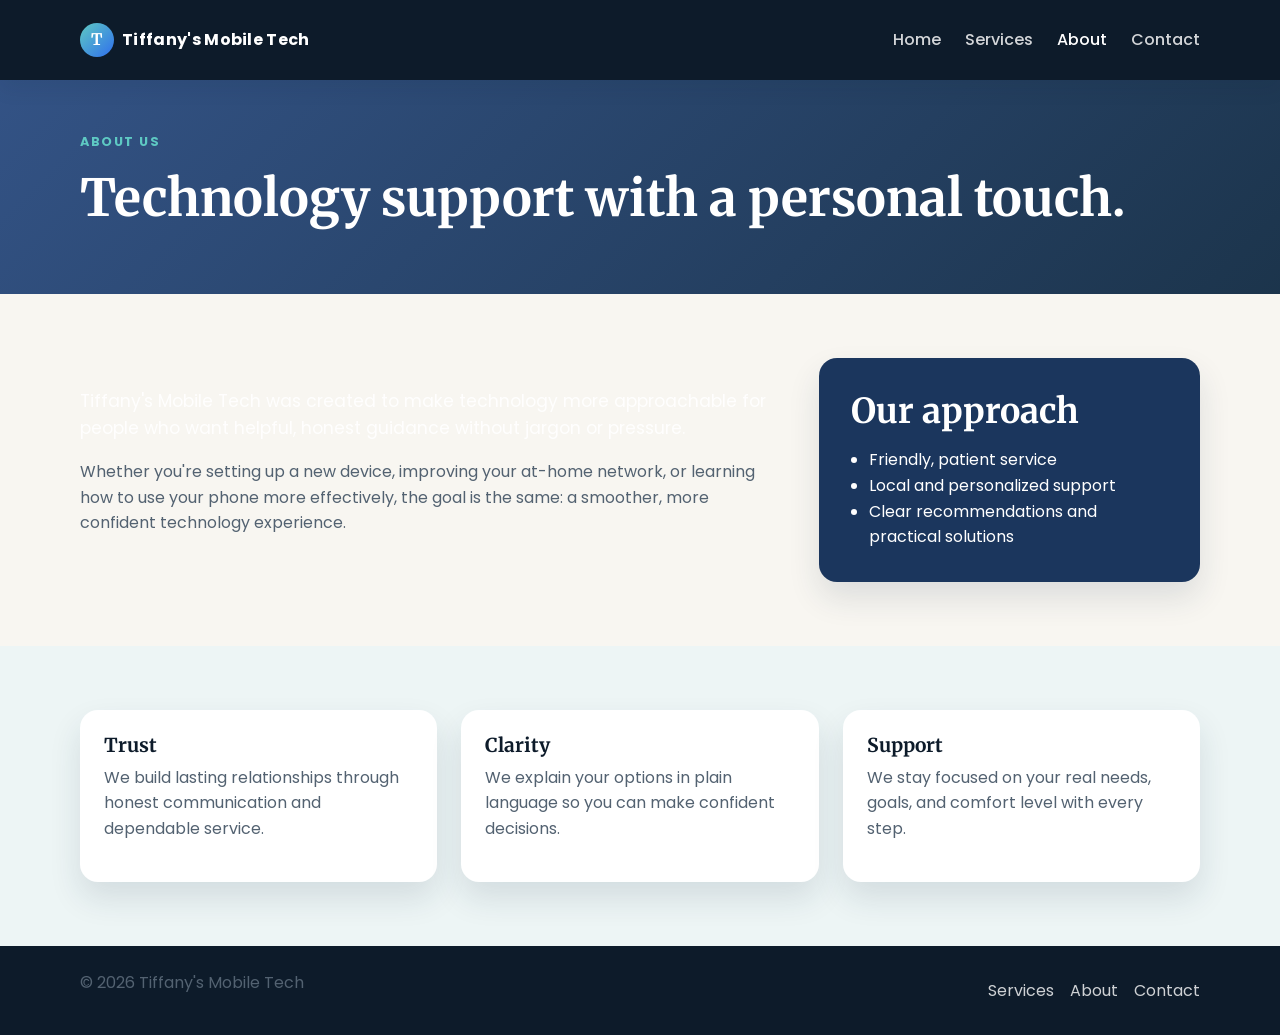
==== about.html @ 541e0eb8 "Add the static website files needed for GitHub Pages deployment" ====
<!DOCTYPE html>
<html lang="en">
  <head>
    <meta charset="UTF-8" />
    <meta name="viewport" content="width=device-width, initial-scale=1.0" />
    <meta name="description" content="Learn about Tiffany's Mobile Tech and the friendly, local support philosophy behind every service." />
    <title>Tiffany's Mobile Tech | About</title>
    <link rel="preconnect" href="https://fonts.googleapis.com" />
    <link rel="preconnect" href="https://fonts.gstatic.com" crossorigin />
    <link href="https://fonts.googleapis.com/css2?family=Merriweather:wght@400;700&family=Poppins:wght@400;500;600;700&display=swap" rel="stylesheet" />
    <link rel="stylesheet" href="styles.css" />
  </head>
  <body>
    <header class="site-header">
      <div class="container nav">
        <a class="brand" href="index.html" aria-label="Tiffany's Mobile Tech home">
          <span class="brand-mark">T</span>
          <span>Tiffany's Mobile Tech</span>
        </a>
        <nav class="site-nav" aria-label="Main navigation">
          <ul class="nav-list">
            <li><a href="index.html">Home</a></li>
            <li><a href="services.html">Services</a></li>
            <li><a class="active" href="about.html">About</a></li>
            <li><a href="contact.html">Contact</a></li>
          </ul>
        </nav>
      </div>
    </header>

    <main>
      <section class="page-hero small-hero">
        <div class="container">
          <p class="eyebrow">About us</p>
          <h1>Technology support with a personal touch.</h1>
        </div>
      </section>

      <section class="section">
        <div class="container split-layout">
          <div>
            <p class="lead-text">
              Tiffany's Mobile Tech was created to make technology more approachable for people who want helpful,
              honest guidance without jargon or pressure.
            </p>
            <p>
              Whether you're setting up a new device, improving your at-home network, or learning how to use your
              phone more effectively, the goal is the same: a smoother, more confident technology experience.
            </p>
          </div>
          <aside class="callout-box">
            <h2>Our approach</h2>
            <ul>
              <li>Friendly, patient service</li>
              <li>Local and personalized support</li>
              <li>Clear recommendations and practical solutions</li>
            </ul>
          </aside>
        </div>
      </section>

      <section class="section alt-bg">
        <div class="container values-grid">
          <div class="value-card">
            <h3>Trust</h3>
            <p>We build lasting relationships through honest communication and dependable service.</p>
          </div>
          <div class="value-card">
            <h3>Clarity</h3>
            <p>We explain your options in plain language so you can make confident decisions.</p>
          </div>
          <div class="value-card">
            <h3>Support</h3>
            <p>We stay focused on your real needs, goals, and comfort level with every step.</p>
          </div>
        </div>
      </section>
    </main>

    <footer class="site-footer">
      <div class="container footer-inner">
        <p>© 2026 Tiffany's Mobile Tech</p>
        <div class="footer-links">
          <a href="services.html">Services</a>
          <a href="about.html">About</a>
          <a href="contact.html">Contact</a>
        </div>
      </div>
    </footer>
  </body>
</html>
---- styles.css ----
:root {
  --midnight: #0d1b2a;
  --navy: #1b365d;
  --blue: #2f6fed;
  --teal: #5ec9c3;
  --mint: #dff8f3;
  --cream: #f8f6f1;
  --text: #1d2a39;
  --muted: #536271;
  --white: #ffffff;
  --shadow: 0 16px 32px rgba(28, 47, 72, 0.12);
  --radius: 18px;
  --space-8: 8px;
  --space-16: 16px;
  --space-24: 24px;
  --space-32: 32px;
  --space-40: 40px;
  --space-48: 48px;
  --space-64: 64px;
}

* { box-sizing: border-box; }
html { scroll-behavior: smooth; }
body {
  margin: 0;
  font-family: "Poppins", sans-serif;
  background: var(--cream);
  color: var(--text);
  line-height: 1.6;
}

a { color: inherit; text-decoration: none; }
img { max-width: 100%; display: block; }

p, ul, ol, li, input, select, textarea, button { font: inherit; }

h1, h2, h3, h4 {
  margin-top: 0;
  font-family: "Merriweather", serif;
  color: var(--midnight);
  line-height: 1.2;
}

h1 { font-size: clamp(2.3rem, 4vw, 4rem); margin-bottom: var(--space-16); }
h2 { font-size: clamp(1.8rem, 2.7vw, 2.7rem); margin-bottom: var(--space-16); }
h3 { font-size: 1.2rem; margin-bottom: var(--space-8); }
p { margin-top: 0; margin-bottom: var(--space-16); color: var(--muted); }

.container { width: min(1120px, calc(100% - 32px)); margin: 0 auto; }

.site-header {
  background: var(--midnight);
  color: var(--white);
  position: sticky;
  top: 0;
  z-index: 10;
  box-shadow: 0 8px 20px rgba(13, 27, 42, 0.08);
}

.nav {
  display: flex;
  align-items: center;
  justify-content: space-between;
  min-height: 80px;
  gap: var(--space-24);
}

.brand {
  display: inline-flex;
  align-items: center;
  gap: var(--space-8);
  font-weight: 700;
  letter-spacing: 0.02em;
}

.brand-mark {
  display: inline-flex;
  align-items: center;
  justify-content: center;
  width: 34px;
  height: 34px;
  border-radius: 50%;
  background: linear-gradient(135deg, var(--teal), var(--blue));
  color: var(--white);
  font-family: "Merriweather", serif;
  font-weight: 700;
}

.site-nav { display: flex; align-items: center; }
.nav-list {
  list-style: none;
  display: flex;
  align-items: center;
  gap: var(--space-24);
  margin: 0;
  padding: 0;
}
.nav-list a {
  color: rgba(255, 255, 255, 0.82);
  font-weight: 500;
  transition: color 0.2s ease;
}
.nav-list a:hover, .nav-list a.active { color: var(--white); }

.hero, .page-hero {
  background: linear-gradient(135deg, rgba(43, 76, 129, 0.96), rgba(16, 42, 67, 0.95));
  color: var(--white);
}
.hero { padding: var(--space-64) 0; }
.page-hero { padding: var(--space-48) 0; }
.small-hero h1 { color: var(--white); }

.hero-grid, .process-grid, .contact-layout, .split-layout { display: grid; gap: var(--space-32); }
.hero-grid { grid-template-columns: 1.2fr 0.8fr; align-items: center; }
.eyebrow {
  display: inline-block;
  margin-bottom: var(--space-16);
  font-size: 0.8rem;
  font-weight: 700;
  letter-spacing: 0.12em;
  text-transform: uppercase;
  color: var(--teal);
}
.hero .eyebrow, .page-hero .eyebrow { color: var(--teal); }
.lead, .lead-text { font-size: 1.08rem; color: rgba(255, 255, 255, 0.9); }

.button-row {
  display: flex;
  flex-wrap: wrap;
  gap: var(--space-16);
  margin-top: var(--space-24);
}
.button {
  display: inline-flex;
  align-items: center;
  justify-content: center;
  min-height: 48px;
  padding: 0 var(--space-24);
  border-radius: 999px;
  border: 2px solid transparent;
  font-weight: 600;
  transition: transform 0.2s ease, box-shadow 0.2s ease;
}
.button:hover { transform: translateY(-1px); }
.button.primary {
  background: linear-gradient(135deg, var(--teal), var(--blue));
  color: var(--white);
  box-shadow: var(--shadow);
}
.button.secondary {
  background: transparent;
  border-color: rgba(255, 255, 255, 0.6);
  color: var(--white);
}

.trust-list {
  display: flex;
  flex-wrap: wrap;
  gap: var(--space-16);
  list-style: none;
  padding: 0;
  margin: var(--space-24) 0 0;
  color: rgba(255, 255, 255, 0.9);
}
.trust-list li::before { content: "• "; color: var(--teal); }

.panel-card {
  background: rgba(255, 255, 255, 0.08);
  border: 1px solid rgba(255, 255, 255, 0.15);
  border-radius: var(--radius);
  padding: var(--space-32);
  box-shadow: var(--shadow);
}
.panel-label {
  color: var(--teal);
  font-weight: 700;
  letter-spacing: 0.08em;
  text-transform: uppercase;
  margin-bottom: var(--space-16);
}

.mini-stats {
  display: grid;
  grid-template-columns: repeat(2, minmax(0, 1fr));
  gap: var(--space-16);
  margin-top: var(--space-24);
}
.mini-stats strong, .stat-box strong {
  display: block;
  color: var(--white);
  font-size: clamp(1.5rem, 2vw, 2.2rem);
  margin-bottom: 4px;
}
.mini-stats span, .stat-box span { color: rgba(255, 255, 255, 0.8); font-size: 0.95rem; }

.section { padding: var(--space-64) 0; }
.alt-bg { background: #edf5f5; }
.section-heading {
  max-width: 700px;
  margin: 0 auto var(--space-32);
  text-align: center;
}
.left-align { margin-left: 0; text-align: left; }

.services-grid, .values-grid, .stats-grid, .pricing-grid { display: grid; gap: var(--space-24); }
.services-grid, .values-grid { grid-template-columns: repeat(3, minmax(0, 1fr)); }
.service-card, .value-card, .info-card, .pricing-card, .contact-card {
  background: var(--white);
  border-radius: var(--radius);
  padding: var(--space-24);
  box-shadow: var(--shadow);
}

.icon {
  width: 52px;
  height: 52px;
  border-radius: 16px;
  display: grid;
  place-items: center;
  background: linear-gradient(135deg, rgba(94, 201, 195, 0.2), rgba(47, 111, 237, 0.2));
  font-size: 1.8rem;
  margin-bottom: var(--space-16);
}

.stats-grid { grid-template-columns: repeat(3, minmax(0, 1fr)); }
.stat-box {
  background: linear-gradient(135deg, var(--navy), var(--midnight));
  border-radius: var(--radius);
  padding: var(--space-24);
  text-align: center;
  box-shadow: var(--shadow);
}

.process-grid { grid-template-columns: 0.9fr 1.1fr; align-items: start; }
.process-list { display: flex; flex-direction: column; gap: var(--space-16); }
.process-item {
  display: flex;
  align-items: flex-start;
  gap: var(--space-16);
  background: var(--white);
  padding: var(--space-24);
  border-radius: var(--radius);
  box-shadow: var(--shadow);
}
.process-item span {
  display: inline-flex;
  align-items: center;
  justify-content: center;
  width: 48px;
  height: 48px;
  border-radius: 50%;
  background: var(--mint);
  color: var(--navy);
  font-weight: 700;
}

.services-detail-grid { display: grid; grid-template-columns: repeat(2, minmax(0, 1fr)); gap: var(--space-24); }
.pricing-wrap { display: grid; gap: var(--space-24); }
.pricing-grid { grid-template-columns: repeat(2, minmax(0, 1fr)); }
.pricing-card .price {
  font-size: 2.2rem;
  color: var(--navy);
  font-weight: 700;
  margin: 0 0 var(--space-16);
}
.pricing-card ul { margin: 0; padding-left: 1.2rem; color: var(--muted); }
.featured {
  border: 2px solid var(--blue);
  background: linear-gradient(180deg, rgba(47, 111, 237, 0.06), rgba(94, 201, 195, 0.08));
}

.split-layout { grid-template-columns: 1.3fr 0.7fr; align-items: center; }
.callout-box {
  background: var(--navy);
  color: var(--white);
  border-radius: var(--radius);
  padding: var(--space-32);
  box-shadow: var(--shadow);
}
.callout-box h2, .callout-box li { color: var(--white); }
.callout-box ul { padding-left: 1.1rem; margin: 0; }

.contact-layout { grid-template-columns: 1.2fr 0.8fr; }
.contact-form { display: grid; gap: var(--space-16); }
.contact-form label {
  display: grid;
  gap: var(--space-8);
  font-weight: 600;
  color: var(--text);
}
.contact-form input, .contact-form select, .contact-form textarea {
  width: 100%;
  border: 1px solid #c7d2df;
  border-radius: 12px;
  padding: 0.9rem 1rem;
  background: #f9fafb;
  color: var(--text);
}
.contact-form input:focus, .contact-form select:focus, .contact-form textarea:focus {
  outline: 2px solid rgba(47, 111, 237, 0.3);
  border-color: var(--blue);
}
.contact-list {
  list-style: none;
  padding: 0;
  margin: 0;
  display: grid;
  gap: var(--space-16);
  color: var(--muted);
}

.site-footer {
  background: var(--midnight);
  color: rgba(255, 255, 255, 0.8);
  padding: var(--space-24) 0;
}
.footer-inner {
  display: flex;
  align-items: center;
  justify-content: space-between;
  gap: var(--space-16);
}
.footer-links { display: flex; align-items: center; gap: var(--space-16); }

@media (max-width: 767px) {
  .nav {
    flex-direction: column;
    justify-content: center;
    padding: var(--space-16) 0;
  }
  .nav-list {
    flex-wrap: wrap;
    justify-content: center;
    gap: var(--space-8) var(--space-16);
  }
  .hero-grid, .process-grid, .contact-layout, .split-layout, .services-detail-grid, .pricing-grid, .services-grid, .values-grid, .stats-grid { grid-template-columns: 1fr; }
  .section { padding: var(--space-48) 0; }
  .button-row { flex-direction: column; }
  .button { width: 100%; }
  .footer-inner { flex-direction: column; text-align: center; }
}

@media (min-width: 768px) and (max-width: 1199px) {
  .services-grid, .values-grid, .stats-grid { grid-template-columns: repeat(2, minmax(0, 1fr)); }
  .hero-grid, .process-grid, .contact-layout, .split-layout { grid-template-columns: 1fr; }
}

@media (min-width: 1200px) {
  .hero { padding-top: var(--space-64); padding-bottom: var(--space-64); }
}
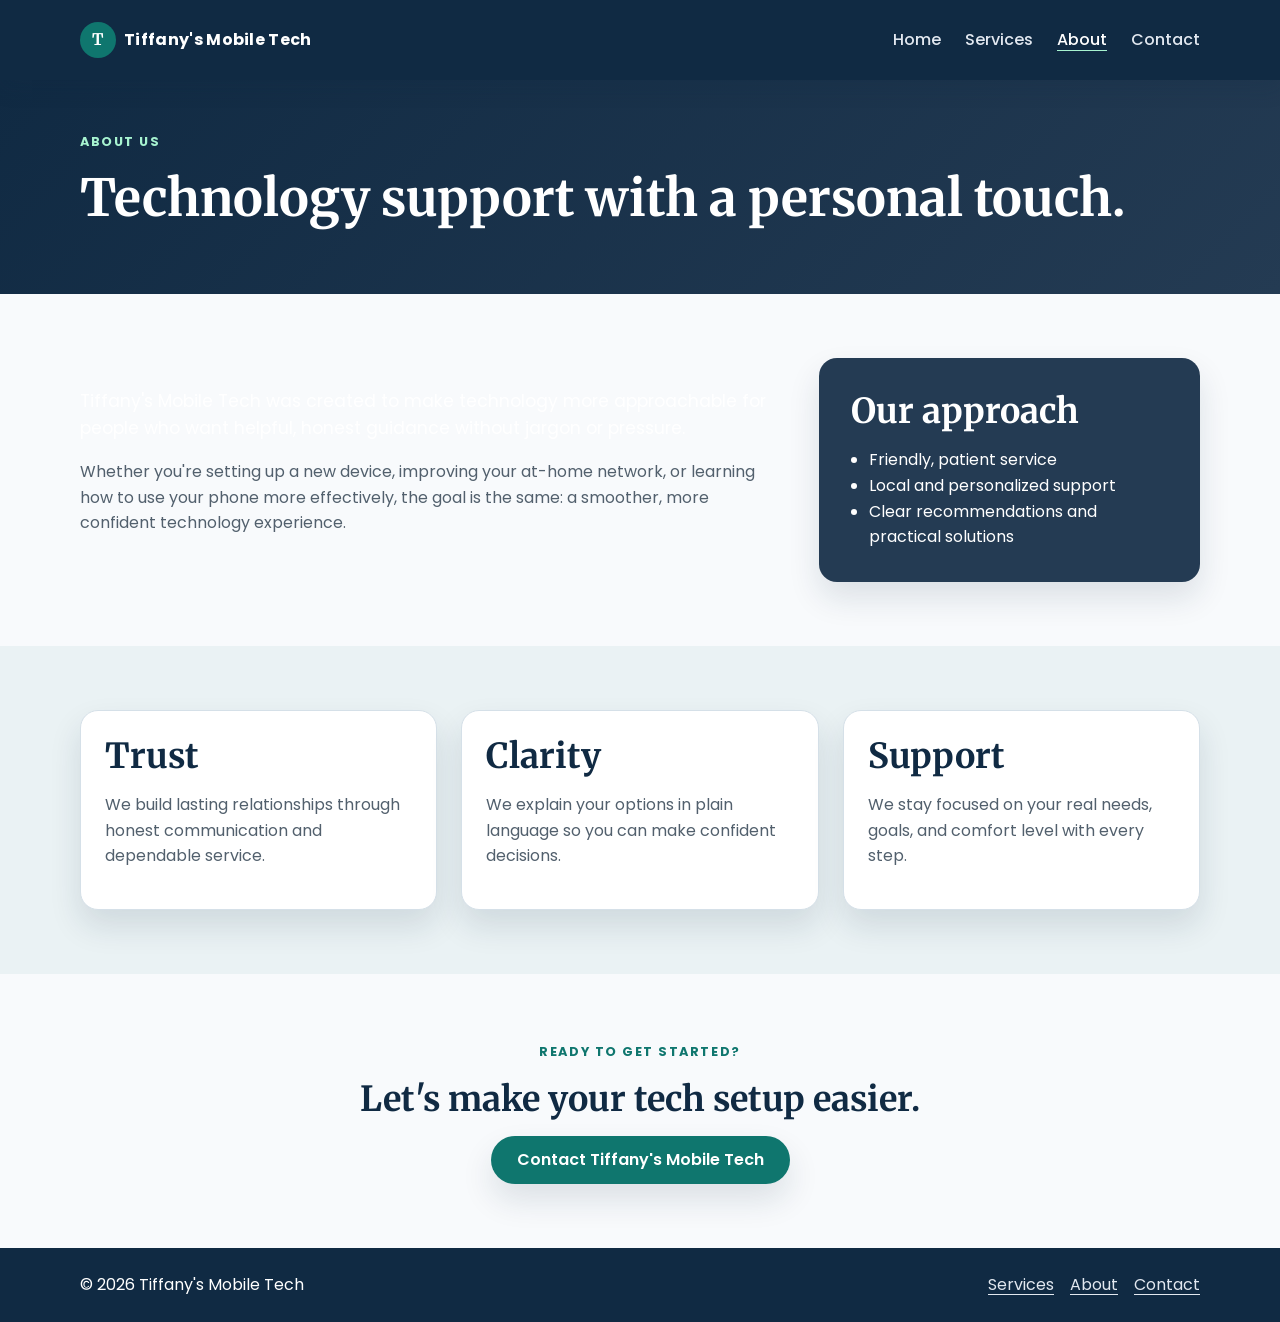
==== commit fff794cb: "Improve accessibility, contact form, and visual design across site" ====
--- a/about.html
+++ b/about.html
@@ -11,81 +11,26 @@
     <link rel="stylesheet" href="styles.css" />
   </head>
   <body>
-    <header class="site-header">
-      <div class="container nav">
-        <a class="brand" href="index.html" aria-label="Tiffany's Mobile Tech home">
-          <span class="brand-mark">T</span>
-          <span>Tiffany's Mobile Tech</span>
-        </a>
-        <nav class="site-nav" aria-label="Main navigation">
-          <ul class="nav-list">
-            <li><a href="index.html">Home</a></li>
-            <li><a href="services.html">Services</a></li>
-            <li><a class="active" href="about.html">About</a></li>
-            <li><a href="contact.html">Contact</a></li>
-          </ul>
-        </nav>
-      </div>
-    </header>
-
-    <main>
-      <section class="page-hero small-hero">
-        <div class="container">
-          <p class="eyebrow">About us</p>
-          <h1>Technology support with a personal touch.</h1>
-        </div>
-      </section>
-
-      <section class="section">
-        <div class="container split-layout">
-          <div>
-            <p class="lead-text">
-              Tiffany's Mobile Tech was created to make technology more approachable for people who want helpful,
-              honest guidance without jargon or pressure.
-            </p>
-            <p>
-              Whether you're setting up a new device, improving your at-home network, or learning how to use your
-              phone more effectively, the goal is the same: a smoother, more confident technology experience.
-            </p>
-          </div>
-          <aside class="callout-box">
-            <h2>Our approach</h2>
-            <ul>
-              <li>Friendly, patient service</li>
-              <li>Local and personalized support</li>
-              <li>Clear recommendations and practical solutions</li>
-            </ul>
-          </aside>
-        </div>
-      </section>
-
-      <section class="section alt-bg">
-        <div class="container values-grid">
-          <div class="value-card">
-            <h3>Trust</h3>
-            <p>We build lasting relationships through honest communication and dependable service.</p>
-          </div>
-          <div class="value-card">
-            <h3>Clarity</h3>
-            <p>We explain your options in plain language so you can make confident decisions.</p>
-          </div>
-          <div class="value-card">
-            <h3>Support</h3>
-            <p>We stay focused on your real needs, goals, and comfort level with every step.</p>
-          </div>
-        </div>
-      </section>
+    <a class="skip-link" href="#main-content">Skip to main content</a>
+    <header class="site-header"><div class="container nav">
+      <a class="brand" href="index.html"><span class="brand-mark" aria-hidden="true">T</span><span>Tiffany's Mobile Tech</span></a>
+      <nav class="site-nav" aria-label="Main navigation"><ul class="nav-list">
+        <li><a href="index.html">Home</a></li><li><a href="services.html">Services</a></li><li><a class="active" href="about.html" aria-current="page">About</a></li><li><a href="contact.html">Contact</a></li>
+      </ul></nav>
+    </div></header>
+    <main id="main-content">
+      <section class="page-hero small-hero"><div class="container"><p class="eyebrow">About us</p><h1>Technology support with a personal touch.</h1></div></section>
+      <section class="section"><div class="container split-layout">
+        <div><p class="lead-text">Tiffany's Mobile Tech was created to make technology more approachable for people who want helpful, honest guidance without jargon or pressure.</p><p>Whether you're setting up a new device, improving your at-home network, or learning how to use your phone more effectively, the goal is the same: a smoother, more confident technology experience.</p></div>
+        <aside class="callout-box"><h2>Our approach</h2><ul><li>Friendly, patient service</li><li>Local and personalized support</li><li>Clear recommendations and practical solutions</li></ul></aside>
+      </div></section>
+      <section class="section alt-bg" aria-label="Our values"><div class="container values-grid">
+        <article class="value-card"><h2>Trust</h2><p>We build lasting relationships through honest communication and dependable service.</p></article>
+        <article class="value-card"><h2>Clarity</h2><p>We explain your options in plain language so you can make confident decisions.</p></article>
+        <article class="value-card"><h2>Support</h2><p>We stay focused on your real needs, goals, and comfort level with every step.</p></article>
+      </div></section>
+      <section class="section"><div class="container contact-invitation"><p class="eyebrow">Ready to get started?</p><h2>Let's make your tech setup easier.</h2><a class="button primary" href="contact.html">Contact Tiffany's Mobile Tech</a></div></section>
     </main>
-
-    <footer class="site-footer">
-      <div class="container footer-inner">
-        <p>© 2026 Tiffany's Mobile Tech</p>
-        <div class="footer-links">
-          <a href="services.html">Services</a>
-          <a href="about.html">About</a>
-          <a href="contact.html">Contact</a>
-        </div>
-      </div>
-    </footer>
+    <footer class="site-footer"><div class="container footer-inner"><p>© 2026 Tiffany's Mobile Tech</p><nav aria-label="Footer navigation"><div class="footer-links"><a href="services.html">Services</a><a href="about.html">About</a><a href="contact.html">Contact</a></div></nav></div></footer>
   </body>
 </html>
--- a/styles.css
+++ b/styles.css
@@ -1,20 +1,22 @@
 :root {
-  --midnight: #0d1b2a;
-  --navy: #1b365d;
-  --blue: #2f6fed;
-  --teal: #5ec9c3;
-  --mint: #dff8f3;
-  --cream: #f8f6f1;
-  --text: #1d2a39;
-  --muted: #536271;
+  color-scheme: light;
+  --midnight: #102a43;
+  --navy: #243b53;
+  --blue: #1d4ed8;
+  --teal: #0f766e;
+  --mint: #a7f3d0;
+  --page: #f8fafc;
+  --soft: #eaf2f4;
+  --text: #243b53;
+  --muted: #52606d;
   --white: #ffffff;
-  --shadow: 0 16px 32px rgba(28, 47, 72, 0.12);
+  --error: #b42318;
+  --shadow: 0 16px 32px rgba(16, 42, 67, 0.12);
   --radius: 18px;
   --space-8: 8px;
   --space-16: 16px;
   --space-24: 24px;
   --space-32: 32px;
-  --space-40: 40px;
   --space-48: 48px;
   --space-64: 64px;
 }
@@ -24,327 +26,114 @@
 body {
   margin: 0;
   font-family: "Poppins", sans-serif;
-  background: var(--cream);
+  background: var(--page);
   color: var(--text);
   line-height: 1.6;
 }
-
-a { color: inherit; text-decoration: none; }
+a { color: var(--blue); text-underline-offset: 0.2em; }
+a:hover { text-decoration-thickness: 2px; }
 img { max-width: 100%; display: block; }
-
 p, ul, ol, li, input, select, textarea, button { font: inherit; }
-
-h1, h2, h3, h4 {
-  margin-top: 0;
-  font-family: "Merriweather", serif;
-  color: var(--midnight);
-  line-height: 1.2;
-}
-
+:focus-visible { outline: 3px solid var(--blue); outline-offset: 3px; }
+.skip-link { position: absolute; z-index: 20; top: 8px; left: 8px; padding: 10px 14px; transform: translateY(-150%); background: var(--white); color: var(--midnight); border-radius: 6px; }
+.skip-link:focus { transform: translateY(0); }
+h1, h2, h3, h4 { margin-top: 0; font-family: "Merriweather", serif; color: var(--midnight); line-height: 1.2; }
 h1 { font-size: clamp(2.3rem, 4vw, 4rem); margin-bottom: var(--space-16); }
-h2 { font-size: clamp(1.8rem, 2.7vw, 2.7rem); margin-bottom: var(--space-16); }
+h2 { font-size: clamp(1.7rem, 2.7vw, 2.5rem); margin-bottom: var(--space-16); }
 h3 { font-size: 1.2rem; margin-bottom: var(--space-8); }
 p { margin-top: 0; margin-bottom: var(--space-16); color: var(--muted); }
-
 .container { width: min(1120px, calc(100% - 32px)); margin: 0 auto; }
-
-.site-header {
-  background: var(--midnight);
-  color: var(--white);
-  position: sticky;
-  top: 0;
-  z-index: 10;
-  box-shadow: 0 8px 20px rgba(13, 27, 42, 0.08);
-}
-
-.nav {
-  display: flex;
-  align-items: center;
-  justify-content: space-between;
-  min-height: 80px;
-  gap: var(--space-24);
-}
-
-.brand {
-  display: inline-flex;
-  align-items: center;
-  gap: var(--space-8);
-  font-weight: 700;
-  letter-spacing: 0.02em;
-}
-
-.brand-mark {
-  display: inline-flex;
-  align-items: center;
-  justify-content: center;
-  width: 34px;
-  height: 34px;
-  border-radius: 50%;
-  background: linear-gradient(135deg, var(--teal), var(--blue));
-  color: var(--white);
-  font-family: "Merriweather", serif;
-  font-weight: 700;
-}
-
+.site-header { background: var(--midnight); color: var(--white); position: sticky; top: 0; z-index: 10; box-shadow: 0 8px 20px rgba(16, 42, 67, 0.16); }
+.nav { display: flex; align-items: center; justify-content: space-between; min-height: 80px; gap: var(--space-24); }
+.brand { display: inline-flex; align-items: center; gap: var(--space-8); color: var(--white); font-weight: 700; letter-spacing: 0.02em; text-decoration: none; }
+.brand-mark { display: inline-flex; align-items: center; justify-content: center; width: 36px; height: 36px; border-radius: 50%; background: var(--teal); color: var(--white); font-family: "Merriweather", serif; }
 .site-nav { display: flex; align-items: center; }
-.nav-list {
-  list-style: none;
-  display: flex;
-  align-items: center;
-  gap: var(--space-24);
-  margin: 0;
-  padding: 0;
-}
-.nav-list a {
-  color: rgba(255, 255, 255, 0.82);
-  font-weight: 500;
-  transition: color 0.2s ease;
-}
-.nav-list a:hover, .nav-list a.active { color: var(--white); }
-
-.hero, .page-hero {
-  background: linear-gradient(135deg, rgba(43, 76, 129, 0.96), rgba(16, 42, 67, 0.95));
-  color: var(--white);
-}
+.nav-list { list-style: none; display: flex; align-items: center; gap: var(--space-24); margin: 0; padding: 0; }
+.nav-list a { color: #e2e8f0; font-weight: 500; text-decoration: underline; text-decoration-color: transparent; text-underline-offset: 0.3em; }
+.nav-list a:hover, .nav-list a.active { color: var(--white); text-decoration-color: var(--mint); }
+.hero, .page-hero { background: linear-gradient(135deg, var(--midnight), var(--navy)); color: var(--white); }
+.hero h1, .hero-panel h2, .page-hero h1 { color: var(--white); }
 .hero { padding: var(--space-64) 0; }
 .page-hero { padding: var(--space-48) 0; }
-.small-hero h1 { color: var(--white); }
-
-.hero-grid, .process-grid, .contact-layout, .split-layout { display: grid; gap: var(--space-32); }
+.hero-grid, .process-grid, .contact-layout, .split-layout { display: grid; gap: var(--space-32); min-width: 0; }
 .hero-grid { grid-template-columns: 1.2fr 0.8fr; align-items: center; }
-.eyebrow {
-  display: inline-block;
-  margin-bottom: var(--space-16);
-  font-size: 0.8rem;
-  font-weight: 700;
-  letter-spacing: 0.12em;
-  text-transform: uppercase;
-  color: var(--teal);
-}
-.hero .eyebrow, .page-hero .eyebrow { color: var(--teal); }
-.lead, .lead-text { font-size: 1.08rem; color: rgba(255, 255, 255, 0.9); }
-
-.button-row {
-  display: flex;
-  flex-wrap: wrap;
-  gap: var(--space-16);
-  margin-top: var(--space-24);
-}
-.button {
-  display: inline-flex;
-  align-items: center;
-  justify-content: center;
-  min-height: 48px;
-  padding: 0 var(--space-24);
-  border-radius: 999px;
-  border: 2px solid transparent;
-  font-weight: 600;
-  transition: transform 0.2s ease, box-shadow 0.2s ease;
-}
-.button:hover { transform: translateY(-1px); }
-.button.primary {
-  background: linear-gradient(135deg, var(--teal), var(--blue));
-  color: var(--white);
-  box-shadow: var(--shadow);
-}
-.button.secondary {
-  background: transparent;
-  border-color: rgba(255, 255, 255, 0.6);
-  color: var(--white);
-}
-
-.trust-list {
-  display: flex;
-  flex-wrap: wrap;
-  gap: var(--space-16);
-  list-style: none;
-  padding: 0;
-  margin: var(--space-24) 0 0;
-  color: rgba(255, 255, 255, 0.9);
-}
-.trust-list li::before { content: "• "; color: var(--teal); }
-
-.panel-card {
-  background: rgba(255, 255, 255, 0.08);
-  border: 1px solid rgba(255, 255, 255, 0.15);
-  border-radius: var(--radius);
-  padding: var(--space-32);
-  box-shadow: var(--shadow);
-}
-.panel-label {
-  color: var(--teal);
-  font-weight: 700;
-  letter-spacing: 0.08em;
-  text-transform: uppercase;
-  margin-bottom: var(--space-16);
-}
-
-.mini-stats {
-  display: grid;
-  grid-template-columns: repeat(2, minmax(0, 1fr));
-  gap: var(--space-16);
-  margin-top: var(--space-24);
-}
-.mini-stats strong, .stat-box strong {
-  display: block;
-  color: var(--white);
-  font-size: clamp(1.5rem, 2vw, 2.2rem);
-  margin-bottom: 4px;
-}
-.mini-stats span, .stat-box span { color: rgba(255, 255, 255, 0.8); font-size: 0.95rem; }
-
+.eyebrow { display: inline-block; margin-bottom: var(--space-16); font-size: 0.8rem; font-weight: 700; letter-spacing: 0.12em; text-transform: uppercase; color: var(--teal); }
+.hero .eyebrow, .page-hero .eyebrow { color: var(--mint); }
+.lead, .lead-text { font-size: 1.08rem; color: #ffffff; }
+.hero-content > p:not(.eyebrow) { color: #ffffff; }
+.button-row { display: flex; flex-wrap: wrap; gap: var(--space-16); margin-top: var(--space-24); }
+.button { display: inline-flex; align-items: center; justify-content: center; min-height: 48px; padding: 0 var(--space-24); border-radius: 999px; border: 2px solid transparent; font-weight: 600; text-decoration: none; cursor: pointer; }
+.button:hover { text-decoration: underline; text-underline-offset: 0.2em; }
+.button.primary { background: var(--teal); color: var(--white); box-shadow: var(--shadow); }
+.button.secondary { background: transparent; border-color: #ffffff; color: var(--white); }
+.trust-list { display: flex; flex-wrap: wrap; gap: var(--space-16); list-style: none; padding: 0; margin: var(--space-24) 0 0; color: var(--white); }
+.trust-list li::before { content: "• "; color: var(--mint); }
+.panel-card { background: var(--navy); border: 1px solid #718096; border-radius: var(--radius); padding: var(--space-32); box-shadow: var(--shadow); }
+.panel-label { color: var(--mint); font-weight: 700; letter-spacing: 0.08em; text-transform: uppercase; margin-bottom: var(--space-16); }
+.mini-stats { display: grid; grid-template-columns: repeat(2, minmax(0, 1fr)); gap: var(--space-16); margin-top: var(--space-24); }
+.mini-stats strong, .stat-box strong { display: block; color: var(--white); font-size: clamp(1.5rem, 2vw, 2.2rem); margin-bottom: 4px; }
+.mini-stats span, .stat-box span { color: var(--white); font-size: 0.95rem; }
 .section { padding: var(--space-64) 0; }
-.alt-bg { background: #edf5f5; }
-.section-heading {
-  max-width: 700px;
-  margin: 0 auto var(--space-32);
-  text-align: center;
-}
+.alt-bg { background: var(--soft); }
+.section-heading { max-width: 700px; margin: 0 auto var(--space-32); text-align: center; }
 .left-align { margin-left: 0; text-align: left; }
-
 .services-grid, .values-grid, .stats-grid, .pricing-grid { display: grid; gap: var(--space-24); }
 .services-grid, .values-grid { grid-template-columns: repeat(3, minmax(0, 1fr)); }
-.service-card, .value-card, .info-card, .pricing-card, .contact-card {
-  background: var(--white);
-  border-radius: var(--radius);
-  padding: var(--space-24);
-  box-shadow: var(--shadow);
-}
-
-.icon {
-  width: 52px;
-  height: 52px;
-  border-radius: 16px;
-  display: grid;
-  place-items: center;
-  background: linear-gradient(135deg, rgba(94, 201, 195, 0.2), rgba(47, 111, 237, 0.2));
-  font-size: 1.8rem;
-  margin-bottom: var(--space-16);
-}
-
+.service-card, .value-card, .info-card, .pricing-card, .contact-card { background: var(--white); border: 1px solid #d5e0e8; border-radius: var(--radius); padding: var(--space-24); box-shadow: var(--shadow); }
+.icon { width: 52px; height: 52px; border-radius: 16px; display: grid; place-items: center; background: var(--soft); font-size: 1.8rem; margin-bottom: var(--space-16); }
 .stats-grid { grid-template-columns: repeat(3, minmax(0, 1fr)); }
-.stat-box {
-  background: linear-gradient(135deg, var(--navy), var(--midnight));
-  border-radius: var(--radius);
-  padding: var(--space-24);
-  text-align: center;
-  box-shadow: var(--shadow);
-}
-
+.stat-box { background: var(--navy); border-radius: var(--radius); padding: var(--space-24); text-align: center; box-shadow: var(--shadow); }
 .process-grid { grid-template-columns: 0.9fr 1.1fr; align-items: start; }
-.process-list { display: flex; flex-direction: column; gap: var(--space-16); }
-.process-item {
-  display: flex;
-  align-items: flex-start;
-  gap: var(--space-16);
-  background: var(--white);
-  padding: var(--space-24);
-  border-radius: var(--radius);
-  box-shadow: var(--shadow);
-}
-.process-item span {
-  display: inline-flex;
-  align-items: center;
-  justify-content: center;
-  width: 48px;
-  height: 48px;
-  border-radius: 50%;
-  background: var(--mint);
-  color: var(--navy);
-  font-weight: 700;
-}
-
+.process-list { display: flex; flex-direction: column; gap: var(--space-16); padding-left: 0; list-style: none; }
+.process-item { display: flex; align-items: flex-start; gap: var(--space-16); background: var(--white); padding: var(--space-24); border: 1px solid #d5e0e8; border-radius: var(--radius); box-shadow: var(--shadow); }
+.process-item > span { flex: 0 0 48px; display: inline-flex; align-items: center; justify-content: center; width: 48px; height: 48px; border-radius: 50%; background: var(--mint); color: var(--midnight); font-weight: 700; }
 .services-detail-grid { display: grid; grid-template-columns: repeat(2, minmax(0, 1fr)); gap: var(--space-24); }
 .pricing-wrap { display: grid; gap: var(--space-24); }
 .pricing-grid { grid-template-columns: repeat(2, minmax(0, 1fr)); }
-.pricing-card .price {
-  font-size: 2.2rem;
-  color: var(--navy);
-  font-weight: 700;
-  margin: 0 0 var(--space-16);
-}
+.pricing-card .price { font-size: 2.2rem; color: var(--navy); font-weight: 700; margin: 0 0 var(--space-16); }
 .pricing-card ul { margin: 0; padding-left: 1.2rem; color: var(--muted); }
-.featured {
-  border: 2px solid var(--blue);
-  background: linear-gradient(180deg, rgba(47, 111, 237, 0.06), rgba(94, 201, 195, 0.08));
-}
-
+.featured { border: 3px solid var(--teal); }
 .split-layout { grid-template-columns: 1.3fr 0.7fr; align-items: center; }
-.callout-box {
-  background: var(--navy);
-  color: var(--white);
-  border-radius: var(--radius);
-  padding: var(--space-32);
-  box-shadow: var(--shadow);
-}
+.callout-box { background: var(--navy); color: var(--white); border-radius: var(--radius); padding: var(--space-32); box-shadow: var(--shadow); }
 .callout-box h2, .callout-box li { color: var(--white); }
 .callout-box ul { padding-left: 1.1rem; margin: 0; }
-
-.contact-layout { grid-template-columns: 1.2fr 0.8fr; }
-.contact-form { display: grid; gap: var(--space-16); }
-.contact-form label {
-  display: grid;
-  gap: var(--space-8);
-  font-weight: 600;
-  color: var(--text);
-}
-.contact-form input, .contact-form select, .contact-form textarea {
-  width: 100%;
-  border: 1px solid #c7d2df;
-  border-radius: 12px;
-  padding: 0.9rem 1rem;
-  background: #f9fafb;
-  color: var(--text);
-}
-.contact-form input:focus, .contact-form select:focus, .contact-form textarea:focus {
-  outline: 2px solid rgba(47, 111, 237, 0.3);
-  border-color: var(--blue);
-}
-.contact-list {
-  list-style: none;
-  padding: 0;
-  margin: 0;
-  display: grid;
-  gap: var(--space-16);
-  color: var(--muted);
-}
-
-.site-footer {
-  background: var(--midnight);
-  color: rgba(255, 255, 255, 0.8);
-  padding: var(--space-24) 0;
-}
-.footer-inner {
-  display: flex;
-  align-items: center;
-  justify-content: space-between;
-  gap: var(--space-16);
-}
+.contact-layout { grid-template-columns: 1.2fr 0.8fr; align-items: start; }
+.contact-form { display: grid; gap: var(--space-16); margin-top: var(--space-24); }
+.field { display: grid; gap: var(--space-8); }
+.contact-form label, .choice-group legend { font-weight: 600; color: var(--text); }
+.contact-form label span, .choice-group legend span { color: var(--muted); font-weight: 400; }
+.contact-form input:not([type="radio"]), .contact-form textarea { width: 100%; border: 1px solid #718096; border-radius: 10px; padding: 0.85rem 1rem; background: var(--white); color: var(--text); }
+.contact-form input::placeholder, .contact-form textarea::placeholder { color: var(--muted); }
+.contact-form input:focus-visible, .contact-form textarea:focus-visible, .contact-form input[type="radio"]:focus-visible { outline: 3px solid var(--blue); outline-offset: 2px; }
+.choice-group { display: grid; gap: var(--space-8); margin: 0; padding: var(--space-16); border: 1px solid #718096; border-radius: 10px; }
+.choice { display: flex; align-items: center; gap: var(--space-8); }
+.choice input { width: 1.1rem; height: 1.1rem; accent-color: var(--teal); }
+[aria-invalid="true"] { border-color: var(--error) !important; }
+.choice-group[aria-invalid="true"] { border: 2px solid var(--error); }
+.field-error { color: var(--error); font-weight: 600; }
+.form-status { min-height: 1.6em; color: var(--navy); font-weight: 600; }
+.contact-list { list-style: none; padding: 0; margin: 0; display: grid; gap: var(--space-16); color: var(--muted); }
+.contact-list li { overflow-wrap: anywhere; }
+.contact-list a { color: var(--blue); }
+.contact-invitation { text-align: center; }
+.site-footer { background: var(--midnight); color: var(--white); padding: var(--space-24) 0; }
+.footer-inner { display: flex; align-items: center; justify-content: space-between; gap: var(--space-16); }
+.footer-inner p { margin: 0; color: var(--white); }
 .footer-links { display: flex; align-items: center; gap: var(--space-16); }
+.footer-links a { color: #e2e8f0; text-decoration: underline; text-underline-offset: 0.25em; }
+.footer-links a:hover { color: var(--white); }
 
 @media (max-width: 767px) {
-  .nav {
-    flex-direction: column;
-    justify-content: center;
-    padding: var(--space-16) 0;
-  }
-  .nav-list {
-    flex-wrap: wrap;
-    justify-content: center;
-    gap: var(--space-8) var(--space-16);
-  }
+  .nav { flex-direction: column; justify-content: center; padding: var(--space-16) 0; }
+  .nav-list { flex-wrap: wrap; justify-content: center; gap: var(--space-8) var(--space-16); }
   .hero-grid, .process-grid, .contact-layout, .split-layout, .services-detail-grid, .pricing-grid, .services-grid, .values-grid, .stats-grid { grid-template-columns: 1fr; }
   .section { padding: var(--space-48) 0; }
   .button-row { flex-direction: column; }
   .button { width: 100%; }
   .footer-inner { flex-direction: column; text-align: center; }
 }
-
 @media (min-width: 768px) and (max-width: 1199px) {
   .services-grid, .values-grid, .stats-grid { grid-template-columns: repeat(2, minmax(0, 1fr)); }
   .hero-grid, .process-grid, .contact-layout, .split-layout { grid-template-columns: 1fr; }
 }
-
-@media (min-width: 1200px) {
-  .hero { padding-top: var(--space-64); padding-bottom: var(--space-64); }
-}
+@media (prefers-reduced-motion: reduce) { *, *::before, *::after { scroll-behavior: auto !important; } }
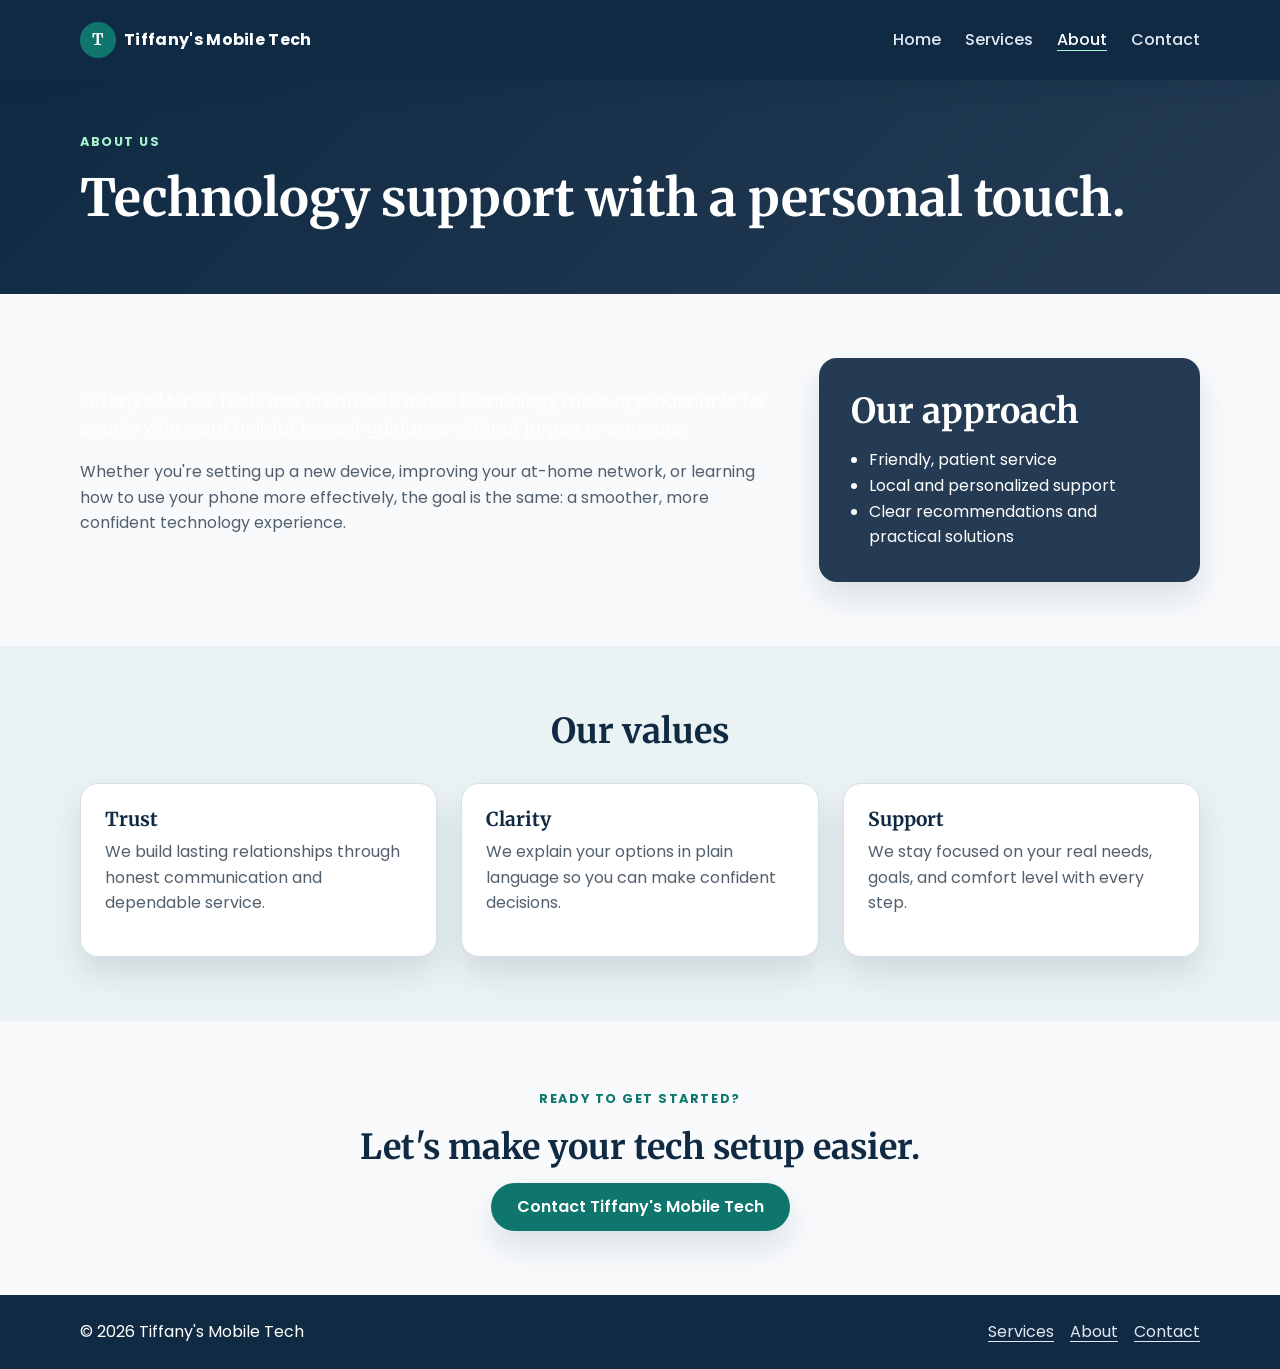
==== commit 3c7a8fa5: "Resolve WAVE form-label and heading-order findings" ====
--- a/about.html
+++ b/about.html
@@ -24,10 +24,13 @@
         <div><p class="lead-text">Tiffany's Mobile Tech was created to make technology more approachable for people who want helpful, honest guidance without jargon or pressure.</p><p>Whether you're setting up a new device, improving your at-home network, or learning how to use your phone more effectively, the goal is the same: a smoother, more confident technology experience.</p></div>
         <aside class="callout-box"><h2>Our approach</h2><ul><li>Friendly, patient service</li><li>Local and personalized support</li><li>Clear recommendations and practical solutions</li></ul></aside>
       </div></section>
-      <section class="section alt-bg" aria-label="Our values"><div class="container values-grid">
-        <article class="value-card"><h2>Trust</h2><p>We build lasting relationships through honest communication and dependable service.</p></article>
-        <article class="value-card"><h2>Clarity</h2><p>We explain your options in plain language so you can make confident decisions.</p></article>
-        <article class="value-card"><h2>Support</h2><p>We stay focused on your real needs, goals, and comfort level with every step.</p></article>
+      <section class="section alt-bg" aria-labelledby="values-heading"><div class="container">
+        <div class="section-heading"><h2 id="values-heading">Our values</h2></div>
+        <div class="values-grid">
+          <article class="value-card"><h3>Trust</h3><p>We build lasting relationships through honest communication and dependable service.</p></article>
+          <article class="value-card"><h3>Clarity</h3><p>We explain your options in plain language so you can make confident decisions.</p></article>
+          <article class="value-card"><h3>Support</h3><p>We stay focused on your real needs, goals, and comfort level with every step.</p></article>
+        </div>
       </div></section>
       <section class="section"><div class="container contact-invitation"><p class="eyebrow">Ready to get started?</p><h2>Let's make your tech setup easier.</h2><a class="button primary" href="contact.html">Contact Tiffany's Mobile Tech</a></div></section>
     </main>
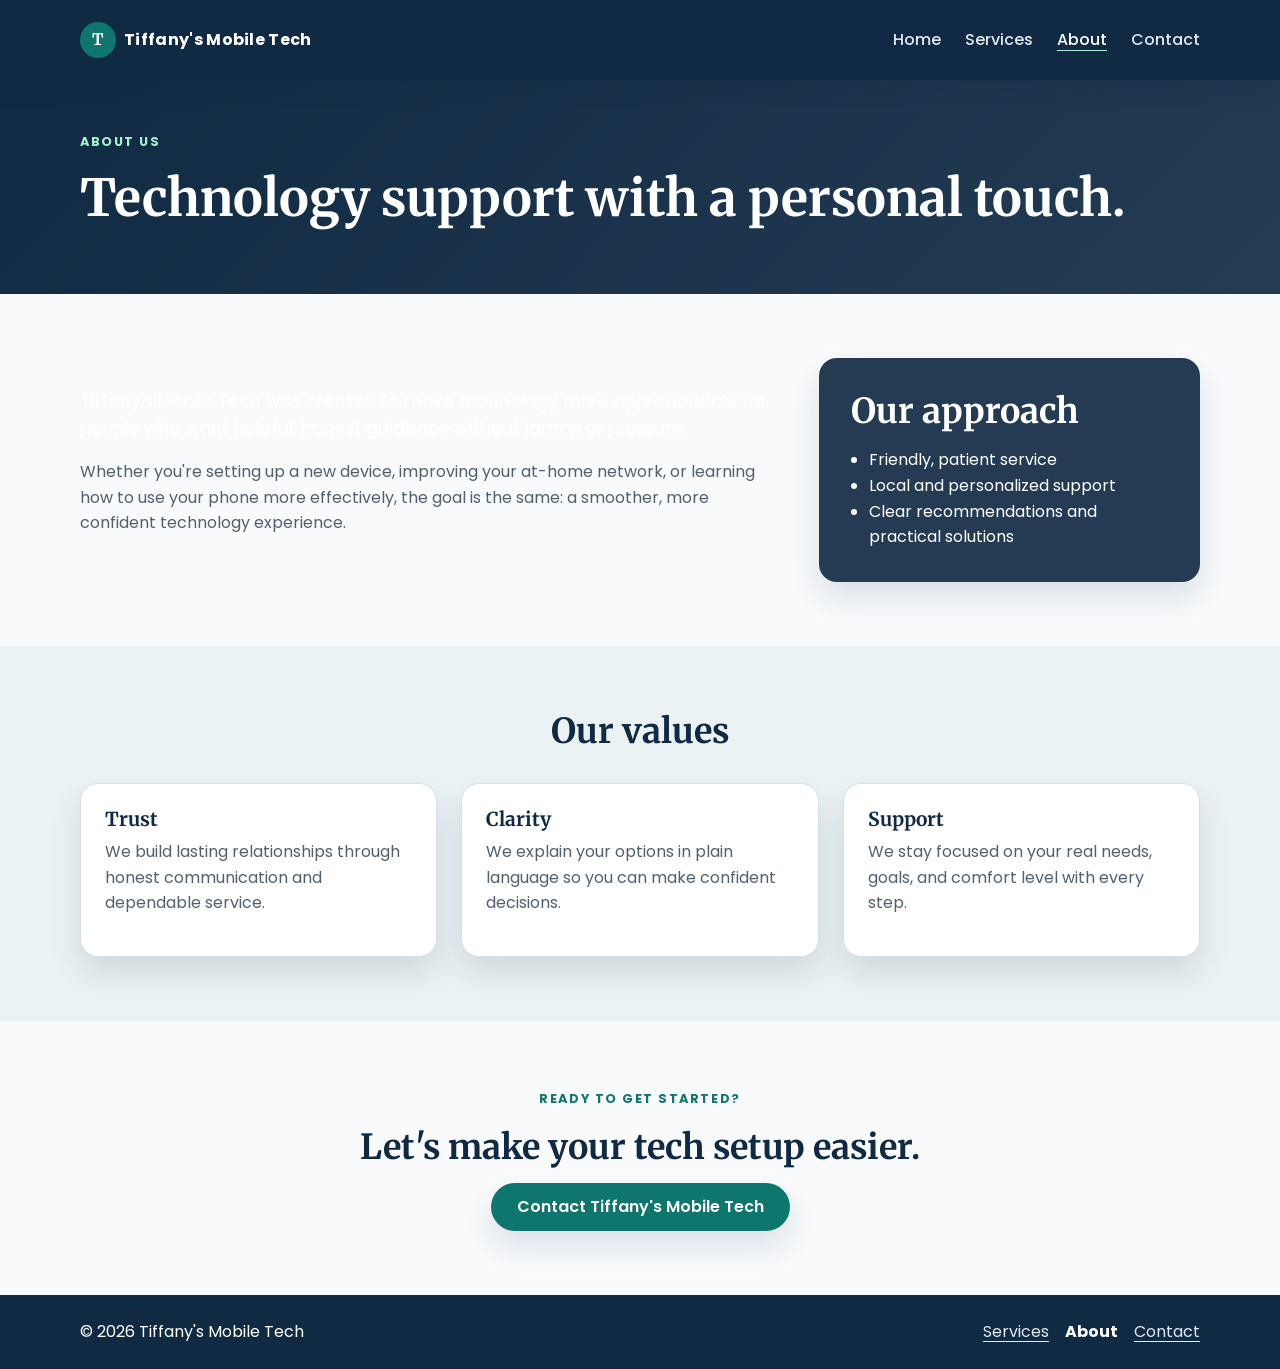
==== commit ed80e912: "Fix redundant current-page links in footer navigation and keep all internal page links consistent." ====
--- a/about.html
+++ b/about.html
@@ -34,6 +34,6 @@
       </div></section>
       <section class="section"><div class="container contact-invitation"><p class="eyebrow">Ready to get started?</p><h2>Let's make your tech setup easier.</h2><a class="button primary" href="contact.html">Contact Tiffany's Mobile Tech</a></div></section>
     </main>
-    <footer class="site-footer"><div class="container footer-inner"><p>© 2026 Tiffany's Mobile Tech</p><nav aria-label="Footer navigation"><div class="footer-links"><a href="services.html">Services</a><a href="about.html">About</a><a href="contact.html">Contact</a></div></nav></div></footer>
+    <footer class="site-footer"><div class="container footer-inner"><p>© 2026 Tiffany's Mobile Tech</p><nav aria-label="Footer navigation"><div class="footer-links"><a href="services.html">Services</a><span aria-current="page">About</span><a href="contact.html">Contact</a></div></nav></div></footer>
   </body>
 </html>
--- a/styles.css
+++ b/styles.css
@@ -46,7 +46,7 @@
 .site-header { background: var(--midnight); color: var(--white); position: sticky; top: 0; z-index: 10; box-shadow: 0 8px 20px rgba(16, 42, 67, 0.16); }
 .nav { display: flex; align-items: center; justify-content: space-between; min-height: 80px; gap: var(--space-24); }
 .brand { display: inline-flex; align-items: center; gap: var(--space-8); color: var(--white); font-weight: 700; letter-spacing: 0.02em; text-decoration: none; }
-.brand-mark { display: inline-flex; align-items: center; justify-content: center; width: 36px; height: 36px; border-radius: 50%; background: var(--teal); color: var(--white); font-family: "Merriweather", serif; }
+.brand-mark { display: inline-flex; align-items: center; justify-content: center; width: 36px; height: 36px; border-radius: 50%; background: var(--teal); color: var(--white); font-family: "Merriweather", serif; font-size: 1rem; }
 .site-nav { display: flex; align-items: center; }
 .nav-list { list-style: none; display: flex; align-items: center; gap: var(--space-24); margin: 0; padding: 0; }
 .nav-list a { color: #e2e8f0; font-weight: 500; text-decoration: underline; text-decoration-color: transparent; text-underline-offset: 0.3em; }
@@ -62,7 +62,7 @@
 .lead, .lead-text { font-size: 1.08rem; color: #ffffff; }
 .hero-content > p:not(.eyebrow) { color: #ffffff; }
 .button-row { display: flex; flex-wrap: wrap; gap: var(--space-16); margin-top: var(--space-24); }
-.button { display: inline-flex; align-items: center; justify-content: center; min-height: 48px; padding: 0 var(--space-24); border-radius: 999px; border: 2px solid transparent; font-weight: 600; text-decoration: none; cursor: pointer; }
+.button { display: inline-flex; align-items: center; justify-content: center; min-height: 48px; padding: 0 var(--space-24); border-radius: 999px; border: 2px solid transparent; font-weight: 600; text-decoration: none; }
 .button:hover { text-decoration: underline; text-underline-offset: 0.2em; }
 .button.primary { background: var(--teal); color: var(--white); box-shadow: var(--shadow); }
 .button.secondary { background: transparent; border-color: #ffffff; color: var(--white); }
@@ -122,6 +122,7 @@
 .footer-links { display: flex; align-items: center; gap: var(--space-16); }
 .footer-links a { color: #e2e8f0; text-decoration: underline; text-underline-offset: 0.25em; }
 .footer-links a:hover { color: var(--white); }
+.footer-links span[aria-current="page"] { color: var(--white); font-weight: 700; text-decoration: none; cursor: default; }
 
 @media (max-width: 767px) {
   .nav { flex-direction: column; justify-content: center; padding: var(--space-16) 0; }
